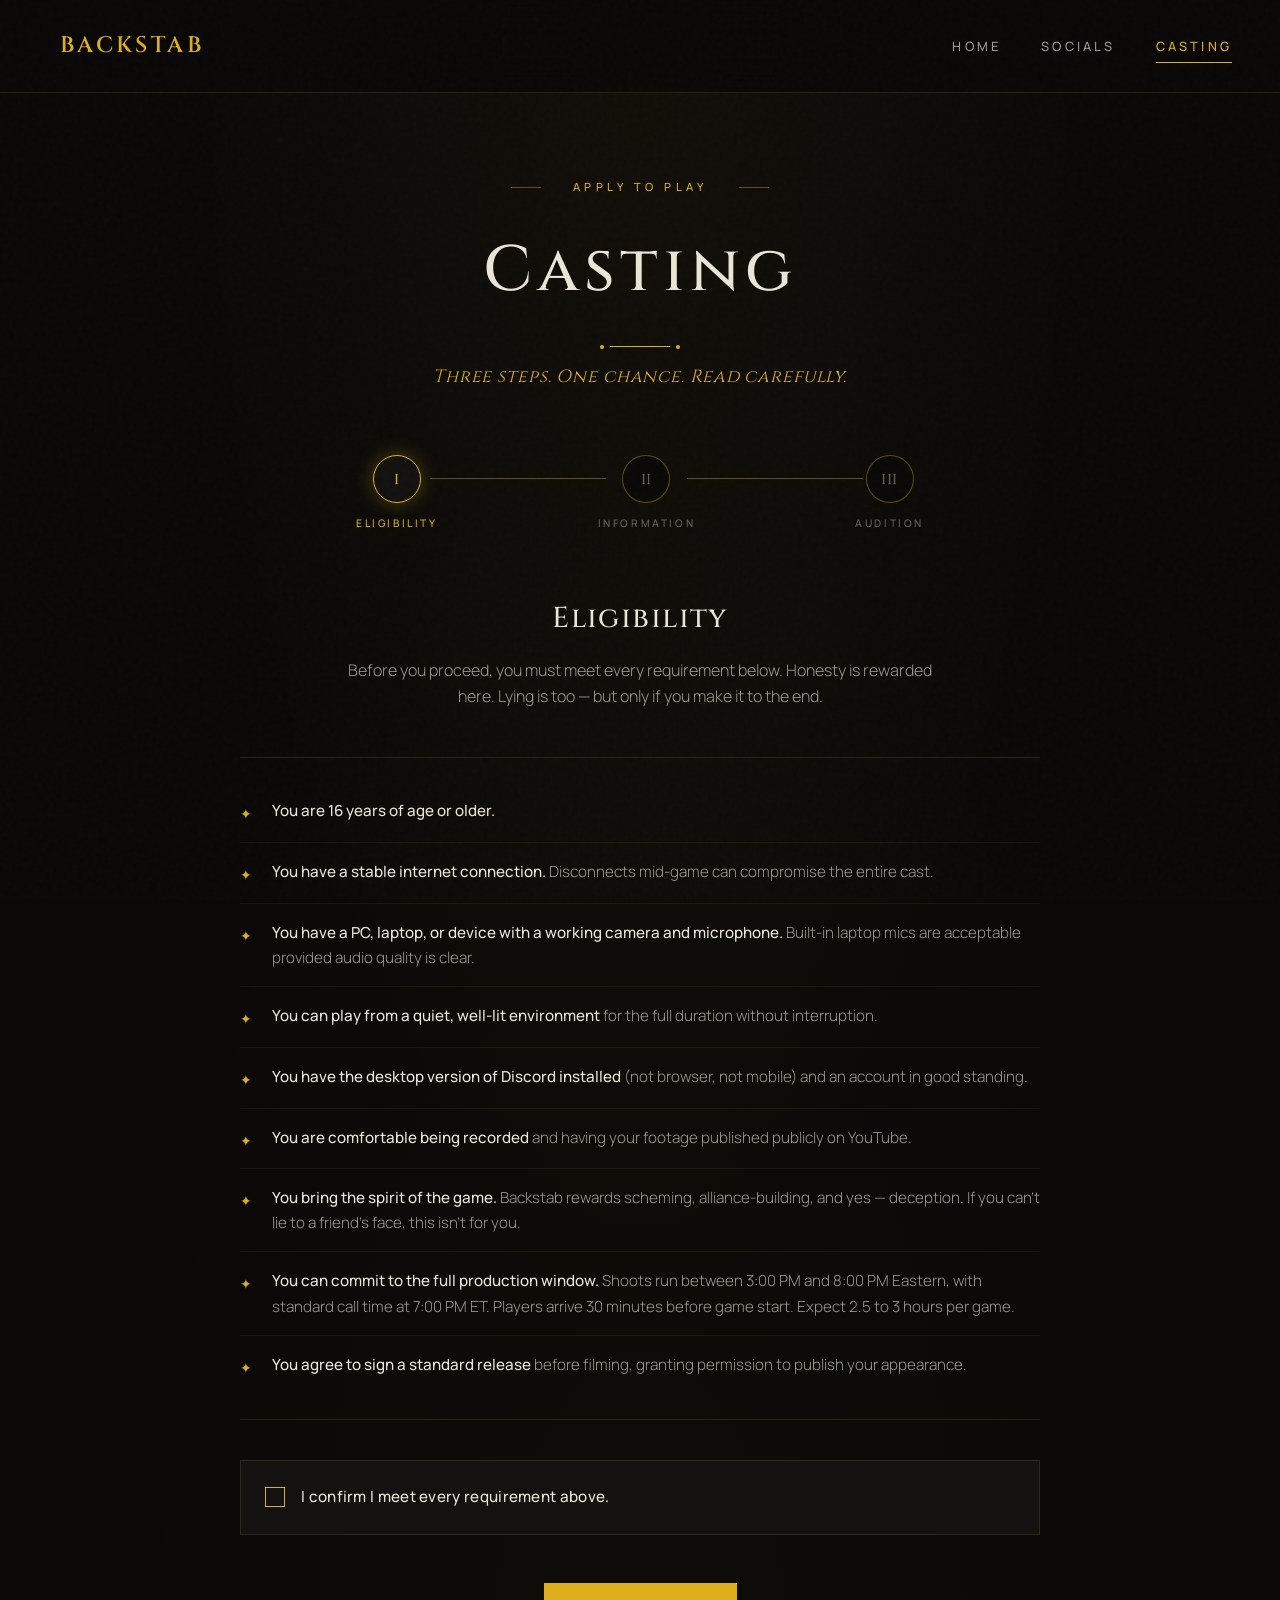
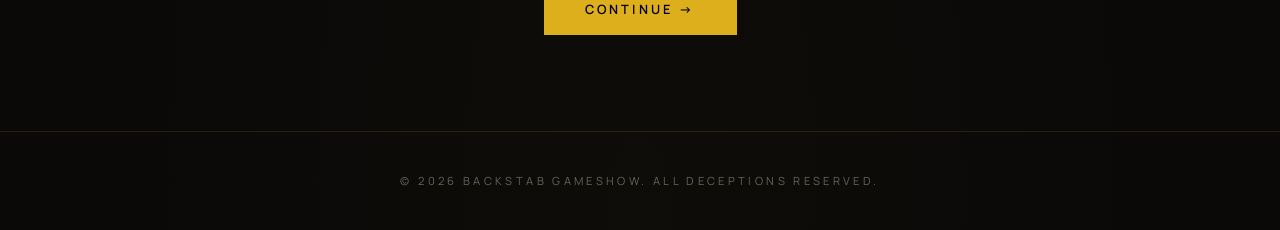
==== casting.html @ 22f536c6 "Add files via upload" ====
<!DOCTYPE html>
<html lang="en">
<head>
  <meta charset="UTF-8" />
  <meta name="viewport" content="width=device-width, initial-scale=1.0" />
  <title>Casting — Backstab</title>
  <link rel="icon" type="image/png" href="assets/backstab-mark.png" />
  <link rel="preconnect" href="https://fonts.googleapis.com" />
  <link rel="preconnect" href="https://fonts.gstatic.com" crossorigin />
  <link href="https://fonts.googleapis.com/css2?family=Cinzel:wght@400;500;600;700&family=Manrope:wght@300;400;500;600;700&display=swap" rel="stylesheet" />
  <link rel="stylesheet" href="styles.css" />
</head>
<body>
  <nav class="nav">
    <a href="index.html" class="nav__brand" aria-label="Backstab home">
      <img src="assets/backstab-mark.png" alt="" class="nav__mark" />
      <span class="nav__wordmark">Backstab</span>
    </a>
    <ul class="nav__links">
      <li><a href="index.html" class="nav__link">Home</a></li>
      <li><a href="socials.html" class="nav__link">Socials</a></li>
      <li><a href="casting.html" class="nav__link nav__link--active">Casting</a></li>
    </ul>
  </nav>

  <main class="page">
    <div class="page__heading">
      <span class="section-heading__eyebrow">Apply to Play</span>
      <h1 class="page__title">Casting</h1>
      <div class="divider"></div>
      <p class="page__subtitle">Three steps. One chance. Read carefully.</p>
    </div>

    <!-- Progress indicator -->
    <div class="progress" role="progressbar" aria-label="Application progress">
      <div class="progress__step progress__step--active" data-step="1">
        <span class="progress__num">I</span>
        <span class="progress__label">Eligibility</span>
      </div>
      <div class="progress__line"></div>
      <div class="progress__step" data-step="2">
        <span class="progress__num">II</span>
        <span class="progress__label">Information</span>
      </div>
      <div class="progress__line"></div>
      <div class="progress__step" data-step="3">
        <span class="progress__num">III</span>
        <span class="progress__label">Audition</span>
      </div>
    </div>

    <!-- IMPORTANT: Replace YOUR_ACCESS_KEY_HERE with the Web3Forms key from web3forms.com -->
    <form id="castingForm" class="form" action="https://api.web3forms.com/submit" method="POST">
      <input type="hidden" name="access_key" value="a96ab17f-2fed-4e69-b858-0013360088f7" />
      <input type="hidden" name="subject" value="New Backstab Casting Application" />
      <input type="hidden" name="from_name" value="Backstab Casting" />
      <input type="checkbox" name="botcheck" style="display:none" />

      <!-- STEP 1: ELIGIBILITY -->
      <section class="form-step form-step--active" data-step="1">
        <h2 class="form-step__title">Eligibility</h2>
        <p class="form-step__intro">Before you proceed, you must meet every requirement below. Honesty is rewarded here. Lying is too — but only if you make it to the end.</p>

        <ul class="requirements">
          <li class="requirement">
            <span class="requirement__bullet" aria-hidden="true">✦</span>
            <span><strong>You are 16 years of age or older.</strong></span>
          </li>
          <li class="requirement">
            <span class="requirement__bullet" aria-hidden="true">✦</span>
            <span><strong>You have a stable internet connection.</strong> Disconnects mid-game can compromise the entire cast.</span>
          </li>
          <li class="requirement">
            <span class="requirement__bullet" aria-hidden="true">✦</span>
            <span><strong>You have a PC, laptop, or device with a working camera and microphone.</strong> Built-in laptop mics are acceptable provided audio quality is clear.</span>
          </li>
          <li class="requirement">
            <span class="requirement__bullet" aria-hidden="true">✦</span>
            <span><strong>You can play from a quiet, well-lit environment</strong> for the full duration without interruption.</span>
          </li>
          <li class="requirement">
            <span class="requirement__bullet" aria-hidden="true">✦</span>
            <span><strong>You have the desktop version of Discord installed</strong> (not browser, not mobile) and an account in good standing.</span>
          </li>
          <li class="requirement">
            <span class="requirement__bullet" aria-hidden="true">✦</span>
            <span><strong>You are comfortable being recorded</strong> and having your footage published publicly on YouTube.</span>
          </li>
          <li class="requirement">
            <span class="requirement__bullet" aria-hidden="true">✦</span>
            <span><strong>You bring the spirit of the game.</strong> Backstab rewards scheming, alliance-building, and yes — deception. If you can't lie to a friend's face, this isn't for you.</span>
          </li>
          <li class="requirement">
            <span class="requirement__bullet" aria-hidden="true">✦</span>
            <span><strong>You can commit to the full production window.</strong> Shoots run between 3:00 PM and 8:00 PM Eastern, with standard call time at 7:00 PM ET. Players arrive 30 minutes before game start. Expect 2.5 to 3 hours per game.</span>
          </li>
          <li class="requirement">
            <span class="requirement__bullet" aria-hidden="true">✦</span>
            <span><strong>You agree to sign a standard release</strong> before filming, granting permission to publish your appearance.</span>
          </li>
        </ul>

        <label class="checkbox">
          <input type="checkbox" name="eligibility_confirmed" required />
          <span class="checkbox__box" aria-hidden="true"></span>
          <span class="checkbox__text">I confirm I meet every requirement above.</span>
        </label>

        <div class="form-step__actions form-step__actions--single">
          <button type="button" class="btn btn--primary" data-next="2">Continue →</button>
        </div>
      </section>

      <!-- STEP 2: BASIC INFORMATION -->
      <section class="form-step" data-step="2">
        <h2 class="form-step__title">Your Information</h2>
        <p class="form-step__intro">The basics. We use this to contact you and confirm scheduling.</p>

        <div class="form-grid">
          <label class="field">
            <span class="field__label">Full Name</span>
            <input type="text" name="full_name" required />
          </label>

          <label class="field">
            <span class="field__label">Discord Username</span>
            <input type="text" name="discord_username" placeholder="e.g. username or username#0000" required />
          </label>

          <label class="field">
            <span class="field__label">Email Address</span>
            <input type="email" name="email" required />
          </label>

          <label class="field">
            <span class="field__label">Phone Number</span>
            <input type="tel" name="phone" required />
          </label>

          <label class="field">
            <span class="field__label">Age</span>
            <input type="number" name="age" min="16" max="120" required />
          </label>

          <label class="field">
            <span class="field__label">Pronouns</span>
            <input type="text" name="pronouns" placeholder="optional" />
          </label>

          <label class="field">
            <span class="field__label">City</span>
            <input type="text" name="city" required />
          </label>

          <label class="field">
            <span class="field__label">Province / State</span>
            <input type="text" name="province_state" required />
          </label>

          <label class="field field--full">
            <span class="field__label">Country</span>
            <input type="text" name="country" required />
          </label>

          <label class="field field--full">
            <span class="field__label">Time Zone</span>
            <input type="text" name="timezone" placeholder="e.g. Eastern, Pacific, GMT+0" required />
          </label>
        </div>

        <div class="form-step__actions">
          <button type="button" class="btn btn--ghost" data-prev="1">← Back</button>
          <button type="button" class="btn btn--primary" data-next="3">Continue →</button>
        </div>
      </section>

      <!-- STEP 3: AUDITION VIDEO -->
      <section class="form-step" data-step="3">
        <h2 class="form-step__title">The Audition</h2>
        <p class="form-step__intro">This is where we meet you.</p>

        <div class="audition-brief">
          <p>Record a video between <strong>2 and 3 minutes long</strong> using the <em>exact setup</em> you intend to play the game with — same camera, same mic, same lighting, same room.</p>
          <p>We're looking for people who <strong>pop on camera</strong>: energy, presence, charisma, opinions. Tell us who you are, why you want to play, and what kind of player you'd be. Be entertaining. Be honest. Be specific.</p>
          <p>Backstab is committed to casting a diverse, intersectional group of players. Every background, identity, and perspective is welcome — and encouraged.</p>
          <p class="audition-brief__note">Upload your video to YouTube (unlisted), Google Drive, Dropbox, or any platform that produces a shareable link. Paste the link below.</p>
        </div>

        <label class="field field--full">
          <span class="field__label">Audition Video Link</span>
          <input type="url" name="audition_link" placeholder="https://..." required />
        </label>

        <label class="field field--full">
          <span class="field__label">Anything else we should know? <span class="field__optional">(optional)</span></span>
          <textarea name="additional_notes" rows="5" placeholder="Schedule constraints, accessibility needs, secret talents, declarations of villainy..."></textarea>
        </label>

        <div class="form-step__actions">
          <button type="button" class="btn btn--ghost" data-prev="2">← Back</button>
          <button type="submit" class="btn btn--primary btn--submit">Submit Application</button>
        </div>
      </section>

      <!-- SUCCESS STATE -->
      <section class="form-step form-success" data-step="success">
        <div class="form-success__mark" aria-hidden="true">
          <img src="assets/backstab-mark.png" alt="" />
        </div>
        <h2 class="form-step__title">Application Received</h2>
        <p class="form-step__intro">Thank you for applying. We review every application personally. If you're a fit, you'll hear from us at the email address you provided.</p>
        <p class="form-step__intro" style="font-style: italic; opacity: 0.7;">Until then — trust no one.</p>
        <a href="index.html" class="btn btn--ghost">Return Home</a>
      </section>
    </form>
  </main>

  <footer class="footer">
    <p class="footer__text">© <span id="year"></span> Backstab Gameshow. All deceptions reserved.</p>
  </footer>

  <script>
    document.getElementById('year').textContent = new Date().getFullYear();

    // Multi-step form logic
    const steps = document.querySelectorAll('.form-step');
    const progressSteps = document.querySelectorAll('.progress__step');
    const form = document.getElementById('castingForm');

    function goToStep(stepNum) {
      steps.forEach(s => s.classList.remove('form-step--active'));
      const target = document.querySelector(`.form-step[data-step="${stepNum}"]`);
      if (target) target.classList.add('form-step--active');

      progressSteps.forEach(p => {
        const n = parseInt(p.dataset.step);
        p.classList.remove('progress__step--active', 'progress__step--complete');
        if (stepNum === 'success' || n < (stepNum === 'success' ? 4 : parseInt(stepNum))) {
          p.classList.add('progress__step--complete');
        } else if (n === parseInt(stepNum)) {
          p.classList.add('progress__step--active');
        }
      });

      window.scrollTo({ top: 0, behavior: 'smooth' });
    }

    // Next buttons (with validation)
    document.querySelectorAll('[data-next]').forEach(btn => {
      btn.addEventListener('click', () => {
        const currentStep = btn.closest('.form-step');
        const inputs = currentStep.querySelectorAll('input[required], textarea[required]');
        let valid = true;
        inputs.forEach(input => {
          if (!input.checkValidity()) {
            input.reportValidity();
            valid = false;
          }
        });
        if (valid) goToStep(btn.dataset.next);
      });
    });

    // Back buttons
    document.querySelectorAll('[data-prev]').forEach(btn => {
      btn.addEventListener('click', () => goToStep(btn.dataset.prev));
    });

    // Form submission (AJAX to avoid page redirect)
    form.addEventListener('submit', async (e) => {
      e.preventDefault();
      const submitBtn = form.querySelector('.btn--submit');
      const originalText = submitBtn.textContent;
      submitBtn.disabled = true;
      submitBtn.textContent = 'Submitting...';

      try {
        const formData = new FormData(form);
        const response = await fetch(form.action, {
          method: 'POST',
          body: formData,
        });
        const result = await response.json();
        if (result.success) {
          goToStep('success');
        } else {
          alert('Something went wrong. Please try again or email us directly at backstabgameshow@gmail.com');
          submitBtn.disabled = false;
          submitBtn.textContent = originalText;
        }
      } catch (err) {
        alert('Something went wrong. Please try again or email us directly at backstabgameshow@gmail.com');
        submitBtn.disabled = false;
        submitBtn.textContent = originalText;
      }
    });
  </script>
</body>
</html>
---- styles.css ----
/* ============================================
   BACKSTAB
   A refined, prestige aesthetic
   ============================================ */

:root {
  --gold: #deaf1c;
  --gold-soft: #c89a18;
  --gold-bright: #f5c844;
  --gold-dim: rgba(222, 175, 28, 0.4);
  --gold-faint: rgba(222, 175, 28, 0.15);
  --black: #000000;
  --ink: #0a0908;
  --ink-soft: #131210;
  --ink-elev: #1a1816;
  --ash: #2a2724;
  --bone: #ebe5d6;
  --bone-dim: rgba(235, 229, 214, 0.65);
  --bone-faint: rgba(235, 229, 214, 0.4);

  --font-display: 'Cinzel', 'Times New Roman', serif;
  --font-body: 'Manrope', -apple-system, sans-serif;

  --shadow-deep: 0 30px 80px -20px rgba(0, 0, 0, 0.8);
  --shadow-gold: 0 0 40px rgba(222, 175, 28, 0.12);
}

* {
  box-sizing: border-box;
  margin: 0;
  padding: 0;
}

html { scroll-behavior: smooth; }

body {
  background: var(--ink);
  color: var(--bone);
  font-family: var(--font-body);
  font-weight: 300;
  line-height: 1.6;
  min-height: 100vh;
  overflow-x: hidden;
  position: relative;
  background-image:
    radial-gradient(ellipse at top, rgba(222, 175, 28, 0.04) 0%, transparent 50%),
    radial-gradient(ellipse at bottom, rgba(222, 175, 28, 0.02) 0%, transparent 60%);
}

/* Film grain overlay */
body::before {
  content: '';
  position: fixed;
  inset: 0;
  pointer-events: none;
  z-index: 100;
  opacity: 0.04;
  background-image: url("data:image/svg+xml,%3Csvg viewBox='0 0 200 200' xmlns='http://www.w3.org/2000/svg'%3E%3Cfilter id='n'%3E%3CfeTurbulence type='fractalNoise' baseFrequency='0.9' numOctaves='3'/%3E%3C/filter%3E%3Crect width='100%25' height='100%25' filter='url(%23n)' opacity='0.5'/%3E%3C/svg%3E");
}

/* ============================================
   NAVIGATION
   ============================================ */
.nav {
  display: flex;
  justify-content: space-between;
  align-items: center;
  padding: 1.75rem 3rem;
  position: sticky;
  top: 0;
  z-index: 50;
  background: rgba(10, 9, 8, 0.85);
  backdrop-filter: blur(20px);
  -webkit-backdrop-filter: blur(20px);
  border-bottom: 1px solid var(--gold-faint);
}

.nav__brand {
  display: flex;
  align-items: center;
  gap: 0.75rem;
  text-decoration: none;
  color: var(--gold);
}

.nav__mark {
  height: 36px;
  width: auto;
  filter: drop-shadow(0 0 12px rgba(222, 175, 28, 0.3));
  transition: transform 0.4s ease;
}

.nav__brand:hover .nav__mark { transform: rotate(-6deg) scale(1.05); }

.nav__wordmark {
  font-family: var(--font-display);
  font-size: 1.4rem;
  font-weight: 600;
  letter-spacing: 0.15em;
  color: var(--gold);
  text-transform: uppercase;
}

.nav__links {
  display: flex;
  list-style: none;
  gap: 2.5rem;
}

.nav__link {
  font-family: var(--font-body);
  font-size: 0.8rem;
  font-weight: 500;
  letter-spacing: 0.25em;
  text-transform: uppercase;
  color: var(--bone-dim);
  text-decoration: none;
  position: relative;
  padding: 0.5rem 0;
  transition: color 0.3s ease;
}

.nav__link::after {
  content: '';
  position: absolute;
  bottom: 0;
  left: 50%;
  width: 0;
  height: 1px;
  background: var(--gold);
  transition: width 0.4s ease, left 0.4s ease;
}

.nav__link:hover, .nav__link--active { color: var(--gold); }
.nav__link:hover::after, .nav__link--active::after { width: 100%; left: 0; }

/* ============================================
   HOMEPAGE HERO
   ============================================ */
.hero {
  min-height: calc(100vh - 90px);
  display: flex;
  flex-direction: column;
  align-items: center;
  justify-content: center;
  padding: 4rem 2rem;
  text-align: center;
  position: relative;
}

.hero__ornament {
  width: 1px;
  background: linear-gradient(to bottom, transparent, var(--gold), transparent);
  flex-shrink: 0;
}

.hero__ornament--top { height: 60px; margin-bottom: 3rem; }
.hero__ornament--bottom { height: 60px; margin-top: 3rem; }

.hero__welcome {
  font-family: var(--font-display);
  font-size: 0.85rem;
  font-weight: 400;
  letter-spacing: 0.5em;
  text-transform: uppercase;
  color: var(--bone-faint);
  margin-bottom: 2rem;
  animation: fadeUp 1.2s ease-out 0.2s both;
}

.hero__logo {
  max-width: min(700px, 85vw);
  width: 100%;
  height: auto;
  filter: drop-shadow(0 0 60px rgba(222, 175, 28, 0.25));
  animation: fadeUp 1.4s ease-out 0.5s both;
}

.hero__title {
  /* Hidden visually but kept for screen readers / SEO; the logo image carries the title */
  position: absolute;
  width: 1px;
  height: 1px;
  padding: 0;
  margin: -1px;
  overflow: hidden;
  clip: rect(0, 0, 0, 0);
  white-space: nowrap;
  border: 0;
}

.hero__tagline {
  font-family: var(--font-display);
  font-size: clamp(1rem, 2.5vw, 1.5rem);
  font-weight: 400;
  font-style: italic;
  letter-spacing: 0.15em;
  color: var(--gold);
  margin-top: 2rem;
  animation: fadeUp 1.4s ease-out 0.9s both;
}

@keyframes fadeUp {
  from { opacity: 0; transform: translateY(20px); }
  to { opacity: 1; transform: translateY(0); }
}

/* ============================================
   SECTION HEADINGS
   ============================================ */
.section-heading {
  text-align: center;
  margin-bottom: 4rem;
}

.section-heading__eyebrow {
  display: inline-block;
  font-family: var(--font-body);
  font-size: 0.7rem;
  font-weight: 500;
  letter-spacing: 0.4em;
  text-transform: uppercase;
  color: var(--gold);
  margin-bottom: 1rem;
  position: relative;
  padding: 0 2rem;
}

.section-heading__eyebrow::before,
.section-heading__eyebrow::after {
  content: '';
  position: absolute;
  top: 50%;
  width: 30px;
  height: 1px;
  background: var(--gold-dim);
}
.section-heading__eyebrow::before { left: -30px; }
.section-heading__eyebrow::after { right: -30px; }

.section-heading__title {
  font-family: var(--font-display);
  font-size: clamp(2rem, 4vw, 3rem);
  font-weight: 500;
  letter-spacing: 0.05em;
  color: var(--bone);
}

/* ============================================
   VIDEO SECTION
   ============================================ */
.video-section {
  padding: 6rem 2rem 8rem;
  max-width: 1100px;
  margin: 0 auto;
}

.video-wrapper {
  position: relative;
  padding-bottom: 56.25%;
  height: 0;
  overflow: hidden;
  border: 1px solid var(--gold-dim);
  box-shadow: var(--shadow-deep), var(--shadow-gold);
  background: var(--black);
}

.video-wrapper::before {
  content: '';
  position: absolute;
  inset: -1px;
  border: 1px solid var(--gold-faint);
  pointer-events: none;
  z-index: 2;
  margin: -8px;
}

.video-wrapper iframe {
  position: absolute;
  top: 0;
  left: 0;
  width: 100%;
  height: 100%;
}

/* ============================================
   PAGE LAYOUT (Socials & Casting)
   ============================================ */
.page {
  max-width: 1100px;
  margin: 0 auto;
  padding: 5rem 2rem 6rem;
}

.page__heading {
  text-align: center;
  margin-bottom: 4rem;
}

.page__title {
  font-family: var(--font-display);
  font-size: clamp(2.5rem, 5vw, 4rem);
  font-weight: 500;
  letter-spacing: 0.08em;
  color: var(--bone);
  margin: 0.5rem 0 1.5rem;
}

.page__subtitle {
  font-family: var(--font-display);
  font-style: italic;
  color: var(--gold);
  font-size: 1.1rem;
  letter-spacing: 0.05em;
  margin-top: 1rem;
}

.divider {
  width: 60px;
  height: 1px;
  background: var(--gold);
  margin: 0 auto;
  position: relative;
}

.divider::before,
.divider::after {
  content: '';
  position: absolute;
  top: 50%;
  width: 4px;
  height: 4px;
  background: var(--gold);
  border-radius: 50%;
  transform: translateY(-50%);
}
.divider::before { left: -10px; }
.divider::after { right: -10px; }

.divider--small { width: 40px; margin: 3rem auto; }

/* ============================================
   SOCIALS
   ============================================ */
.socials-grid {
  display: grid;
  grid-template-columns: repeat(auto-fit, minmax(280px, 1fr));
  gap: 2rem;
  margin-bottom: 5rem;
}

.social-card {
  display: block;
  padding: 3rem 2.5rem;
  background: linear-gradient(180deg, var(--ink-soft) 0%, var(--ink) 100%);
  border: 1px solid var(--gold-faint);
  text-decoration: none;
  color: var(--bone);
  text-align: center;
  position: relative;
  transition: all 0.5s cubic-bezier(0.16, 1, 0.3, 1);
  overflow: hidden;
}

.social-card::before {
  content: '';
  position: absolute;
  top: 0; left: 0; right: 0;
  height: 1px;
  background: linear-gradient(90deg, transparent, var(--gold), transparent);
  opacity: 0;
  transition: opacity 0.4s ease;
}

.social-card:hover {
  border-color: var(--gold);
  transform: translateY(-4px);
  box-shadow: var(--shadow-deep), var(--shadow-gold);
}

.social-card:hover::before { opacity: 1; }

.social-card__icon {
  color: var(--gold);
  margin-bottom: 1.5rem;
  display: inline-block;
  transition: transform 0.4s ease;
}

.social-card:hover .social-card__icon {
  transform: scale(1.1);
}

.social-card__title {
  font-family: var(--font-display);
  font-size: 1.6rem;
  font-weight: 500;
  letter-spacing: 0.15em;
  text-transform: uppercase;
  color: var(--bone);
  margin-bottom: 0.75rem;
}

.social-card__desc {
  font-family: var(--font-display);
  font-style: italic;
  color: var(--bone-dim);
  margin-bottom: 2rem;
  font-size: 0.95rem;
}

.social-card__cta {
  display: inline-block;
  font-size: 0.75rem;
  font-weight: 600;
  letter-spacing: 0.25em;
  text-transform: uppercase;
  color: var(--gold);
  padding-top: 1rem;
  border-top: 1px solid var(--gold-faint);
  width: 100%;
}

/* ============================================
   INQUIRIES BLOCK
   ============================================ */
.inquiries {
  text-align: center;
  padding: 2rem 0;
}

.inquiries__label {
  font-family: var(--font-body);
  font-size: 0.75rem;
  font-weight: 500;
  letter-spacing: 0.4em;
  text-transform: uppercase;
  color: var(--bone-faint);
  margin-bottom: 1rem;
}

.inquiries__email {
  font-family: var(--font-display);
  font-size: clamp(1.2rem, 2.5vw, 1.6rem);
  font-style: italic;
  color: var(--gold);
  text-decoration: none;
  border-bottom: 1px solid transparent;
  padding-bottom: 4px;
  transition: border-color 0.3s ease;
}

.inquiries__email:hover {
  border-bottom-color: var(--gold);
}

/* ============================================
   CASTING — PROGRESS INDICATOR
   ============================================ */
.progress {
  display: flex;
  align-items: center;
  justify-content: center;
  max-width: 600px;
  margin: 0 auto 4rem;
  padding: 0 1rem;
}

.progress__step {
  display: flex;
  flex-direction: column;
  align-items: center;
  gap: 0.75rem;
  position: relative;
  z-index: 2;
  flex-shrink: 0;
}

.progress__num {
  width: 48px;
  height: 48px;
  border: 1px solid var(--gold-dim);
  border-radius: 50%;
  display: flex;
  align-items: center;
  justify-content: center;
  font-family: var(--font-display);
  font-size: 0.9rem;
  font-weight: 500;
  letter-spacing: 0.05em;
  color: var(--bone-faint);
  background: var(--ink);
  transition: all 0.4s ease;
}

.progress__label {
  font-family: var(--font-body);
  font-size: 0.65rem;
  font-weight: 500;
  letter-spacing: 0.25em;
  text-transform: uppercase;
  color: var(--bone-faint);
  transition: color 0.3s ease;
}

.progress__step--active .progress__num {
  border-color: var(--gold);
  color: var(--gold);
  background: var(--ink-soft);
  box-shadow: 0 0 20px rgba(222, 175, 28, 0.3);
}

.progress__step--active .progress__label { color: var(--gold); }

.progress__step--complete .progress__num {
  border-color: var(--gold);
  background: var(--gold);
  color: var(--black);
}

.progress__step--complete .progress__label { color: var(--bone-dim); }

.progress__line {
  height: 1px;
  background: var(--gold-dim);
  flex: 1;
  margin: 0 -8px;
  margin-bottom: 30px;
}

/* ============================================
   FORM
   ============================================ */
.form { max-width: 800px; margin: 0 auto; }

.form-step {
  display: none;
  animation: stepIn 0.5s ease-out;
}

.form-step--active { display: block; }

@keyframes stepIn {
  from { opacity: 0; transform: translateY(12px); }
  to { opacity: 1; transform: translateY(0); }
}

.form-step__title {
  font-family: var(--font-display);
  font-size: 1.8rem;
  font-weight: 500;
  letter-spacing: 0.05em;
  color: var(--bone);
  margin-bottom: 1rem;
  text-align: center;
}

.form-step__intro {
  text-align: center;
  color: var(--bone-dim);
  margin-bottom: 3rem;
  font-size: 1rem;
  max-width: 600px;
  margin-left: auto;
  margin-right: auto;
}

/* Requirements list */
.requirements {
  list-style: none;
  margin-bottom: 2.5rem;
  border-top: 1px solid var(--gold-faint);
  border-bottom: 1px solid var(--gold-faint);
  padding: 1.5rem 0;
}

.requirement {
  display: flex;
  gap: 1.25rem;
  padding: 1rem 0;
  border-bottom: 1px solid rgba(222, 175, 28, 0.08);
  font-size: 0.95rem;
  line-height: 1.65;
  color: var(--bone-dim);
}

.requirement:last-child { border-bottom: none; }

.requirement strong { color: var(--bone); font-weight: 500; }

.requirement__bullet {
  color: var(--gold);
  font-size: 0.9rem;
  flex-shrink: 0;
  margin-top: 0.25rem;
}

/* Checkbox */
.checkbox {
  display: flex;
  align-items: flex-start;
  gap: 1rem;
  padding: 1.5rem;
  background: var(--ink-soft);
  border: 1px solid var(--gold-faint);
  cursor: pointer;
  margin-bottom: 2.5rem;
  transition: border-color 0.3s ease, background 0.3s ease;
}

.checkbox:hover { border-color: var(--gold-dim); }

.checkbox input { position: absolute; opacity: 0; pointer-events: none; }

.checkbox__box {
  width: 20px;
  height: 20px;
  border: 1px solid var(--gold);
  flex-shrink: 0;
  position: relative;
  margin-top: 2px;
  transition: all 0.3s ease;
}

.checkbox input:checked + .checkbox__box {
  background: var(--gold);
}

.checkbox input:checked + .checkbox__box::after {
  content: '';
  position: absolute;
  left: 6px;
  top: 2px;
  width: 6px;
  height: 11px;
  border: solid var(--black);
  border-width: 0 2px 2px 0;
  transform: rotate(45deg);
}

.checkbox__text {
  color: var(--bone);
  font-weight: 500;
  font-size: 0.95rem;
  letter-spacing: 0.02em;
}

/* Form grid */
.form-grid {
  display: grid;
  grid-template-columns: 1fr 1fr;
  gap: 1.5rem;
  margin-bottom: 2rem;
}

.field {
  display: flex;
  flex-direction: column;
  gap: 0.5rem;
}

.field--full { grid-column: 1 / -1; }

.field__label {
  font-family: var(--font-body);
  font-size: 0.7rem;
  font-weight: 600;
  letter-spacing: 0.2em;
  text-transform: uppercase;
  color: var(--gold);
}

.field__optional {
  text-transform: none;
  letter-spacing: normal;
  color: var(--bone-faint);
  font-weight: 400;
  font-size: 0.75rem;
}

.field input,
.field textarea {
  background: var(--ink-soft);
  border: 1px solid var(--gold-faint);
  color: var(--bone);
  padding: 0.9rem 1rem;
  font-family: var(--font-body);
  font-size: 0.95rem;
  font-weight: 300;
  transition: all 0.3s ease;
  width: 100%;
}

.field input:focus,
.field textarea:focus {
  outline: none;
  border-color: var(--gold);
  background: var(--ink-elev);
  box-shadow: 0 0 0 1px var(--gold-faint), inset 0 0 0 1px var(--gold-faint);
}

.field textarea {
  resize: vertical;
  min-height: 100px;
  font-family: var(--font-body);
  line-height: 1.6;
}

/* Audition brief box */
.audition-brief {
  background: linear-gradient(180deg, var(--ink-soft) 0%, var(--ink) 100%);
  border: 1px solid var(--gold-faint);
  padding: 2rem 2.5rem;
  margin-bottom: 2.5rem;
  position: relative;
}

.audition-brief::before {
  content: '';
  position: absolute;
  top: -1px; left: 20px; right: 20px;
  height: 1px;
  background: var(--gold);
  opacity: 0.5;
}

.audition-brief p {
  color: var(--bone-dim);
  margin-bottom: 1.25rem;
  font-size: 0.97rem;
  line-height: 1.7;
}

.audition-brief p:last-child { margin-bottom: 0; }

.audition-brief strong {
  color: var(--bone);
  font-weight: 500;
}

.audition-brief em {
  color: var(--gold);
  font-style: italic;
}

.audition-brief__note {
  border-top: 1px solid var(--gold-faint);
  padding-top: 1.25rem;
  margin-top: 0.5rem;
  font-size: 0.9rem !important;
  font-style: italic;
}

/* Buttons */
.form-step__actions {
  display: flex;
  justify-content: space-between;
  gap: 1rem;
  margin-top: 3rem;
}

.form-step__actions--single {
  justify-content: center;
}

.btn {
  font-family: var(--font-body);
  font-size: 0.8rem;
  font-weight: 600;
  letter-spacing: 0.25em;
  text-transform: uppercase;
  padding: 1rem 2.5rem;
  border: 1px solid var(--gold);
  cursor: pointer;
  transition: all 0.3s ease;
  text-decoration: none;
  display: inline-block;
  background: transparent;
  font-family: inherit;
}

.btn--primary {
  background: var(--gold);
  color: var(--black);
}

.btn--primary:hover {
  background: var(--gold-bright);
  border-color: var(--gold-bright);
  box-shadow: 0 0 30px rgba(222, 175, 28, 0.4);
}

.btn--ghost {
  color: var(--gold);
}

.btn--ghost:hover {
  background: var(--gold-faint);
  color: var(--gold-bright);
}

.btn:disabled {
  opacity: 0.5;
  cursor: not-allowed;
}

/* Success state */
.form-success {
  text-align: center;
  padding: 3rem 1rem;
}

.form-success__mark {
  margin-bottom: 2rem;
  animation: successPulse 2s ease-out;
}

.form-success__mark img {
  height: 100px;
  width: auto;
  filter: drop-shadow(0 0 40px rgba(222, 175, 28, 0.5));
}

@keyframes successPulse {
  from { opacity: 0; transform: scale(0.5) rotate(-15deg); }
  to { opacity: 1; transform: scale(1) rotate(0deg); }
}

/* ============================================
   FOOTER
   ============================================ */
.footer {
  border-top: 1px solid var(--gold-faint);
  padding: 2.5rem 2rem;
  text-align: center;
}

.footer__text {
  font-family: var(--font-body);
  font-size: 0.7rem;
  font-weight: 400;
  letter-spacing: 0.3em;
  text-transform: uppercase;
  color: var(--bone-faint);
}

/* ============================================
   RESPONSIVE
   ============================================ */
@media (max-width: 768px) {
  .nav {
    padding: 1.25rem 1.5rem;
    flex-direction: column;
    gap: 1rem;
  }

  .nav__wordmark { font-size: 1.15rem; }
  .nav__mark { height: 30px; }
  .nav__links { gap: 1.75rem; }
  .nav__link { font-size: 0.7rem; letter-spacing: 0.2em; }

  .hero { min-height: calc(100vh - 130px); padding: 3rem 1.5rem; }
  .hero__welcome { font-size: 0.7rem; letter-spacing: 0.35em; }
  .hero__ornament--top { height: 40px; margin-bottom: 2rem; }
  .hero__ornament--bottom { height: 40px; margin-top: 2rem; }

  .video-section { padding: 4rem 1.5rem 5rem; }
  .page { padding: 3rem 1.5rem 4rem; }

  .form-grid { grid-template-columns: 1fr; gap: 1.25rem; }

  .progress { gap: 0; }
  .progress__num { width: 40px; height: 40px; font-size: 0.8rem; }
  .progress__label { font-size: 0.55rem; letter-spacing: 0.15em; }
  .progress__line { margin-bottom: 26px; }

  .audition-brief { padding: 1.5rem; }

  .form-step__actions { flex-direction: column-reverse; }
  .btn { width: 100%; text-align: center; }

  .section-heading__eyebrow::before,
  .section-heading__eyebrow::after { width: 20px; }
  .section-heading__eyebrow::before { left: -20px; }
  .section-heading__eyebrow::after { right: -20px; }
}

@media (max-width: 480px) {
  .progress__label { display: none; }
}
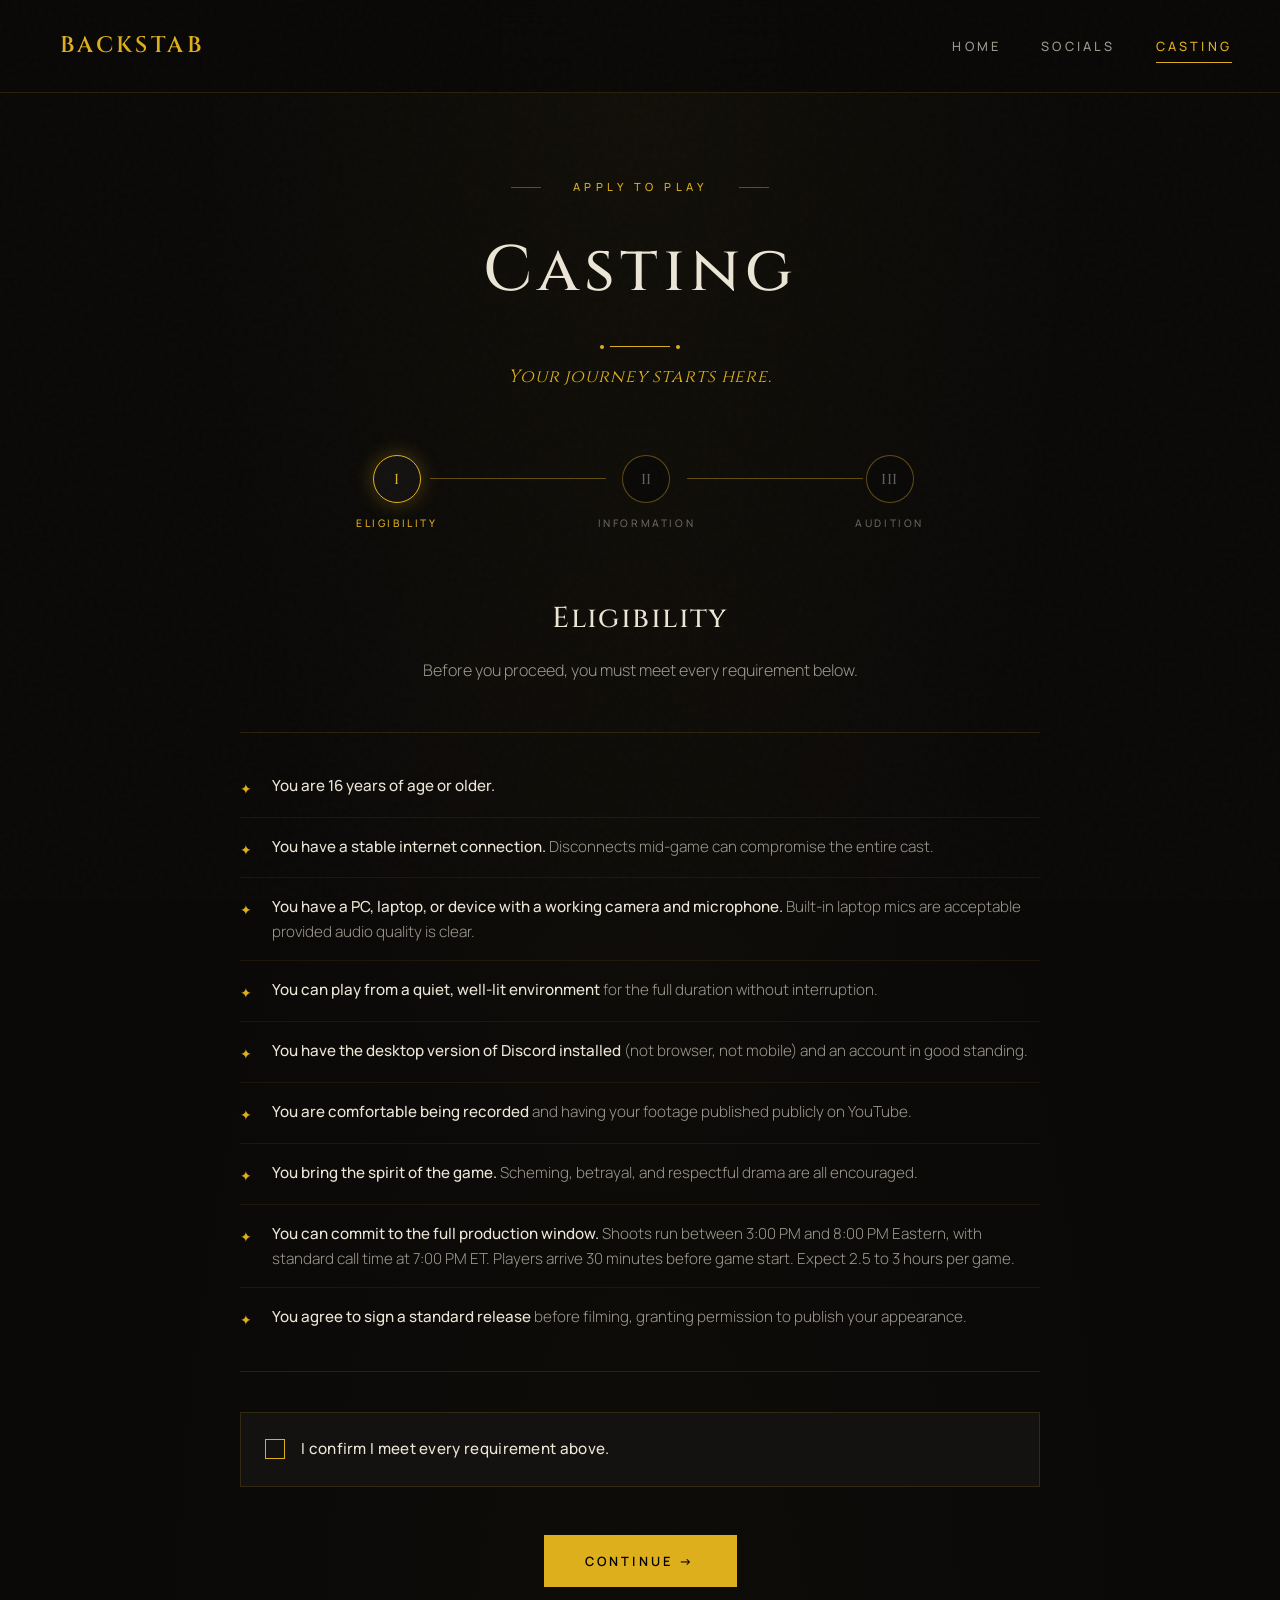
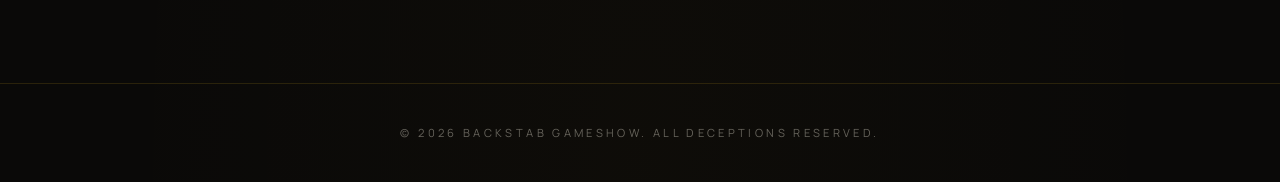
==== commit 19f0f2a8: "Add files via upload" ====
--- a/casting.html
+++ b/casting.html
@@ -28,7 +28,7 @@
       <span class="section-heading__eyebrow">Apply to Play</span>
       <h1 class="page__title">Casting</h1>
       <div class="divider"></div>
-      <p class="page__subtitle">Three steps. One chance. Read carefully.</p>
+      <p class="page__subtitle">Your journey starts here.</p>
     </div>
 
     <!-- Progress indicator -->
@@ -59,7 +59,7 @@
       <!-- STEP 1: ELIGIBILITY -->
       <section class="form-step form-step--active" data-step="1">
         <h2 class="form-step__title">Eligibility</h2>
-        <p class="form-step__intro">Before you proceed, you must meet every requirement below. Honesty is rewarded here. Lying is too — but only if you make it to the end.</p>
+        <p class="form-step__intro">Before you proceed, you must meet every requirement below.</p>
 
         <ul class="requirements">
           <li class="requirement">
@@ -88,7 +88,7 @@
           </li>
           <li class="requirement">
             <span class="requirement__bullet" aria-hidden="true">✦</span>
-            <span><strong>You bring the spirit of the game.</strong> Backstab rewards scheming, alliance-building, and yes — deception. If you can't lie to a friend's face, this isn't for you.</span>
+            <span><strong>You bring the spirit of the game.</strong> Scheming, betrayal, and respectful drama are all encouraged.</span>
           </li>
           <li class="requirement">
             <span class="requirement__bullet" aria-hidden="true">✦</span>
@@ -180,9 +180,9 @@
         <p class="form-step__intro">This is where we meet you.</p>
 
         <div class="audition-brief">
-          <p>Record a video between <strong>2 and 3 minutes long</strong> using the <em>exact setup</em> you intend to play the game with — same camera, same mic, same lighting, same room.</p>
+          <p>Record a video between <strong>2 and 3 minutes long</strong> using the <em>exact setup</em> you intend to play the game with. Use the same camera, same mic, same lighting, same room, etc.</p>
           <p>We're looking for people who <strong>pop on camera</strong>: energy, presence, charisma, opinions. Tell us who you are, why you want to play, and what kind of player you'd be. Be entertaining. Be honest. Be specific.</p>
-          <p>Backstab is committed to casting a diverse, intersectional group of players. Every background, identity, and perspective is welcome — and encouraged.</p>
+          <p>Backstab is committed to casting a diverse, intersectional group of players. Every background, identity, and perspective is welcome and encouraged.</p>
           <p class="audition-brief__note">Upload your video to YouTube (unlisted), Google Drive, Dropbox, or any platform that produces a shareable link. Paste the link below.</p>
         </div>
 
@@ -193,7 +193,7 @@
 
         <label class="field field--full">
           <span class="field__label">Anything else we should know? <span class="field__optional">(optional)</span></span>
-          <textarea name="additional_notes" rows="5" placeholder="Schedule constraints, accessibility needs, secret talents, declarations of villainy..."></textarea>
+          <textarea name="additional_notes" rows="5" placeholder="Schedule constraints, accessibility needs, or any other logistics we should know about..."></textarea>
         </label>
 
         <div class="form-step__actions">
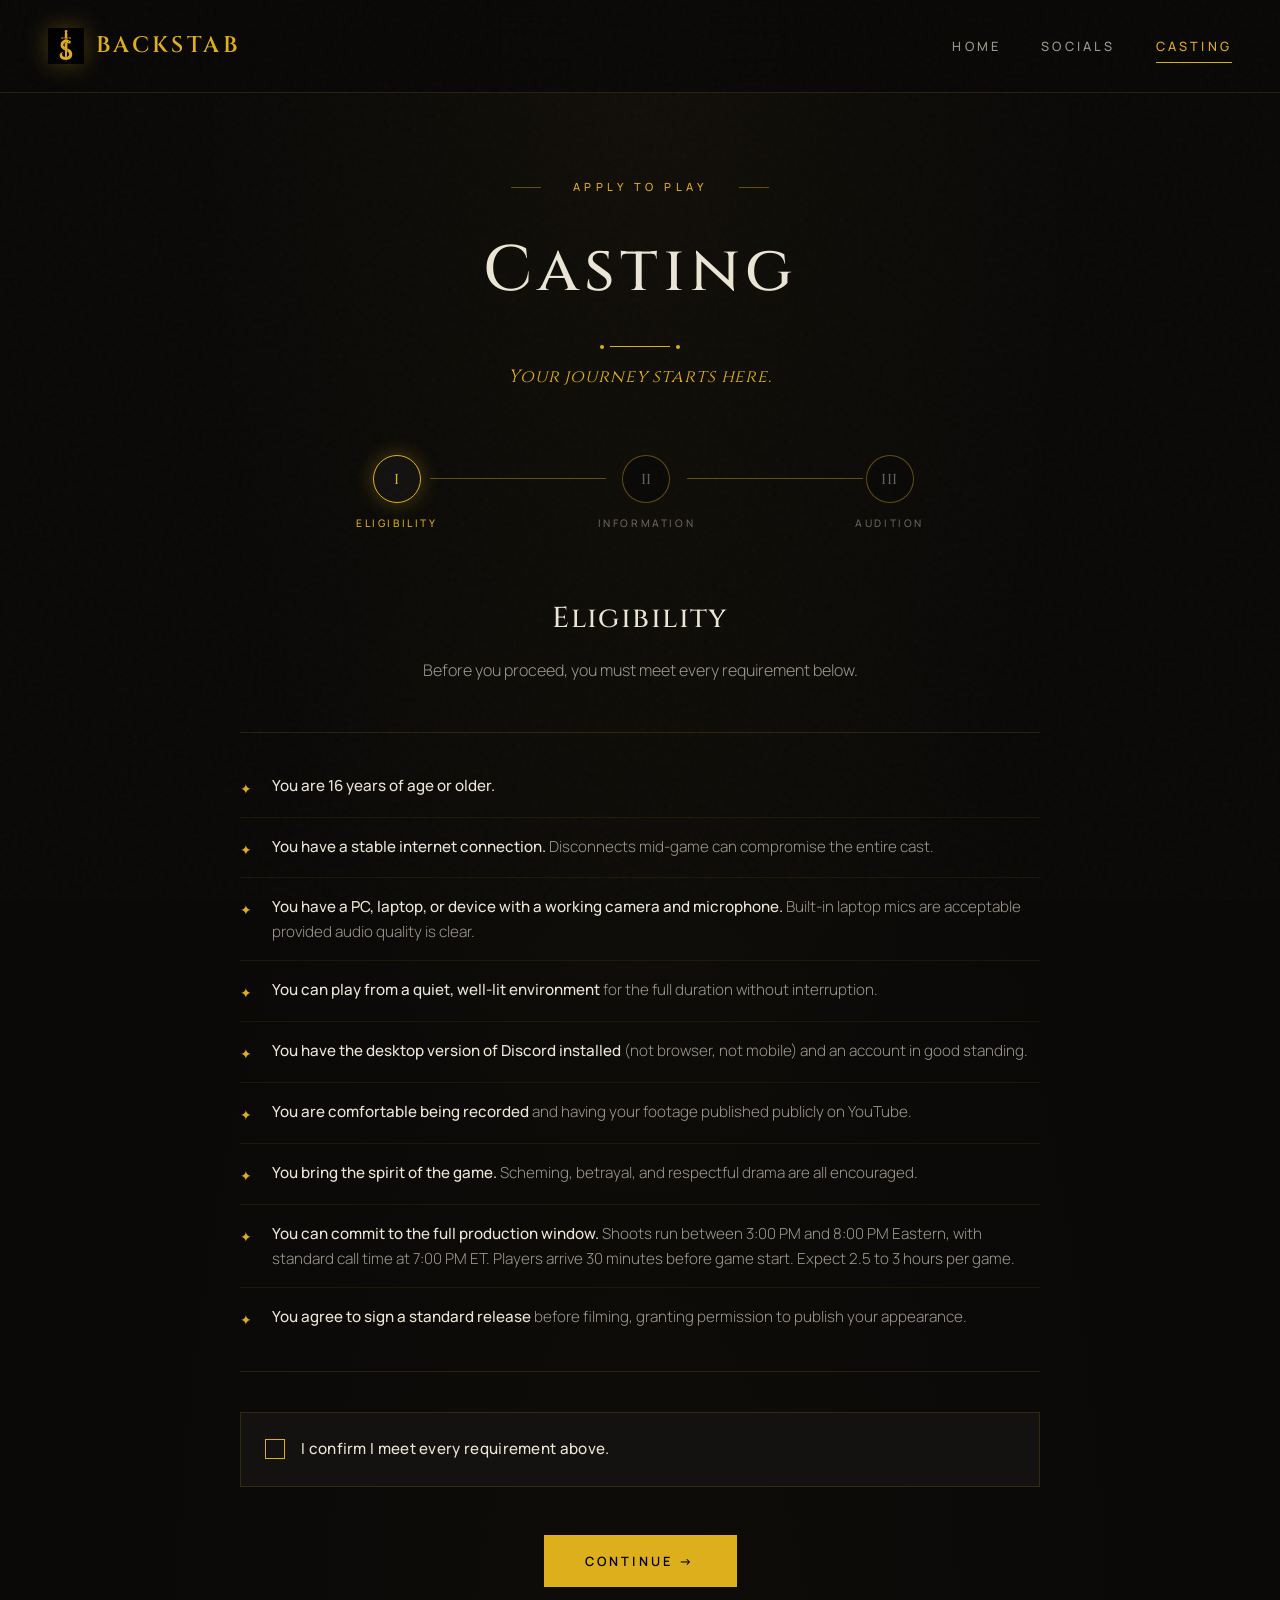
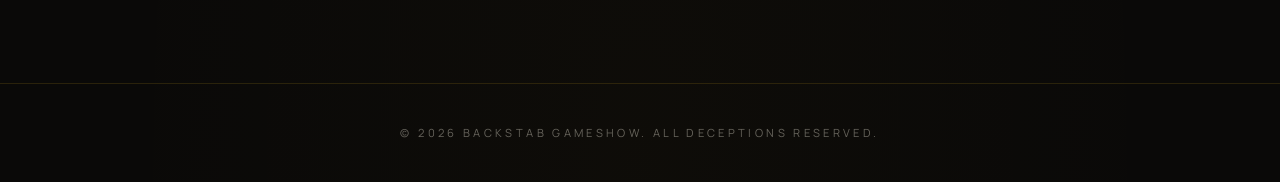
==== commit 7e31091b: "Add files via upload" ====
--- a/casting.html
+++ b/casting.html
@@ -4,7 +4,12 @@
   <meta charset="UTF-8" />
   <meta name="viewport" content="width=device-width, initial-scale=1.0" />
   <title>Casting — Backstab</title>
-  <link rel="icon" type="image/png" href="assets/backstab-mark.png" />
+  <link rel="icon" type="image/x-icon" href="assets/favicon.ico" />
+  <link rel="icon" type="image/png" sizes="32x32" href="assets/favicon-32x32.png" />
+  <link rel="icon" type="image/png" sizes="16x16" href="assets/favicon-16x16.png" />
+  <link rel="icon" type="image/png" sizes="192x192" href="assets/favicon-192x192.png" />
+  <link rel="apple-touch-icon" sizes="180x180" href="assets/apple-touch-icon.png" />
+  <meta name="theme-color" content="#000000" />
   <link rel="preconnect" href="https://fonts.googleapis.com" />
   <link rel="preconnect" href="https://fonts.gstatic.com" crossorigin />
   <link href="https://fonts.googleapis.com/css2?family=Cinzel:wght@400;500;600;700&family=Manrope:wght@300;400;500;600;700&display=swap" rel="stylesheet" />
--- a/styles.css
+++ b/styles.css
@@ -163,8 +163,10 @@
   font-weight: 400;
   letter-spacing: 0.5em;
   text-transform: uppercase;
-  color: var(--bone-faint);
-  margin-bottom: 2rem;
+  color: var(--gold);
+  margin-bottom: 3rem;
+  position: relative;
+  z-index: 2;
   animation: fadeUp 1.2s ease-out 0.2s both;
 }
 
@@ -174,6 +176,9 @@
   height: auto;
   filter: drop-shadow(0 0 60px rgba(222, 175, 28, 0.25));
   animation: fadeUp 1.4s ease-out 0.5s both;
+  mix-blend-mode: lighten;
+  position: relative;
+  z-index: 1;
 }
 
 .hero__title {
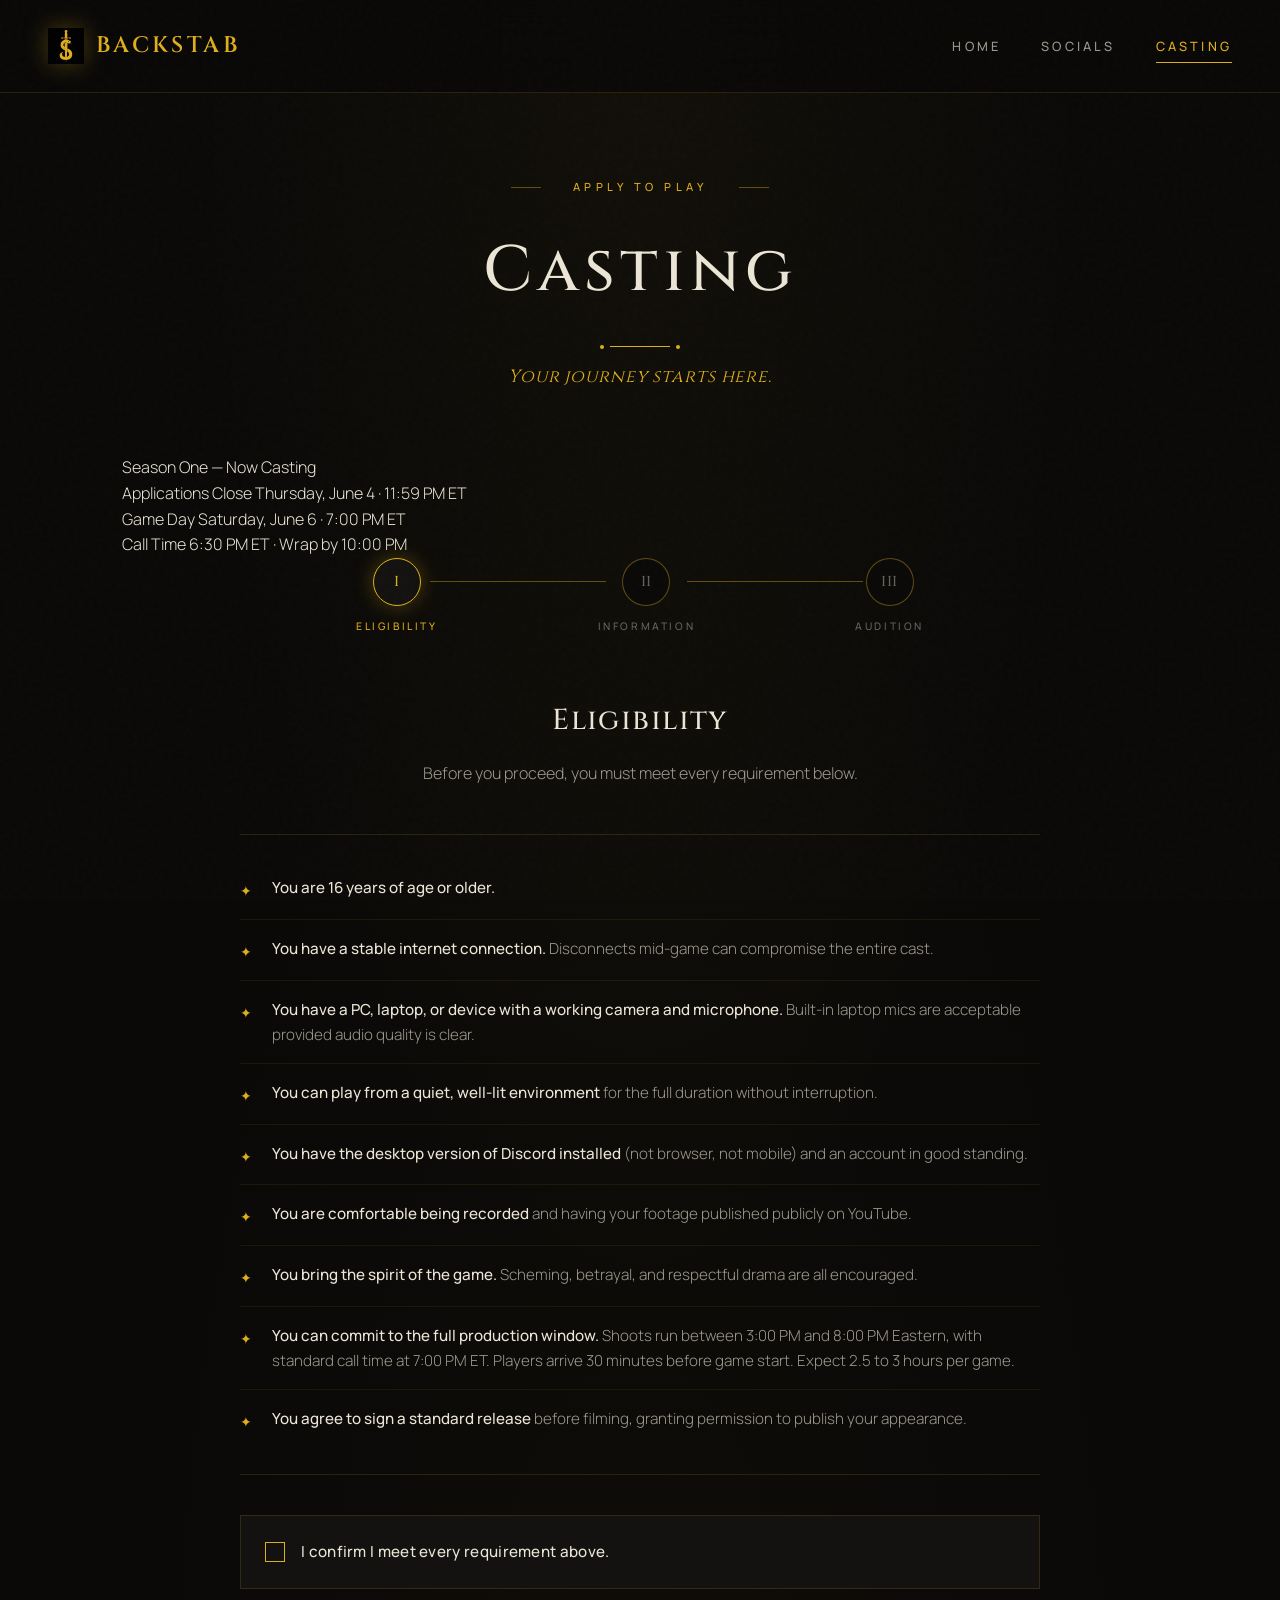
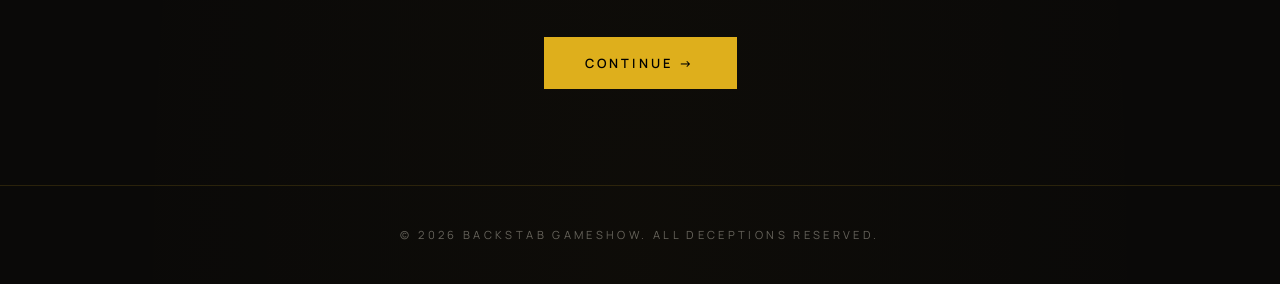
==== commit bf0476cf: "Add files via upload" ====
--- a/casting.html
+++ b/casting.html
@@ -36,6 +36,27 @@
       <p class="page__subtitle">Your journey starts here.</p>
     </div>
 
+    <!-- SEASON 1 CALLOUT -->
+    <section class="season-callout">
+      <div class="season-callout__inner">
+        <span class="season-callout__eyebrow">Season One — Now Casting</span>
+        <div class="season-callout__grid">
+          <div class="season-callout__item">
+            <span class="season-callout__label">Applications Close</span>
+            <span class="season-callout__value">Thursday, June 4 · 11:59 PM ET</span>
+          </div>
+          <div class="season-callout__item">
+            <span class="season-callout__label">Game Day</span>
+            <span class="season-callout__value">Saturday, June 6 · 7:00 PM ET</span>
+          </div>
+          <div class="season-callout__item">
+            <span class="season-callout__label">Call Time</span>
+            <span class="season-callout__value">6:30 PM ET · Wrap by 10:00 PM</span>
+          </div>
+        </div>
+      </div>
+    </section>
+
     <!-- Progress indicator -->
     <div class="progress" role="progressbar" aria-label="Application progress">
       <div class="progress__step progress__step--active" data-step="1">
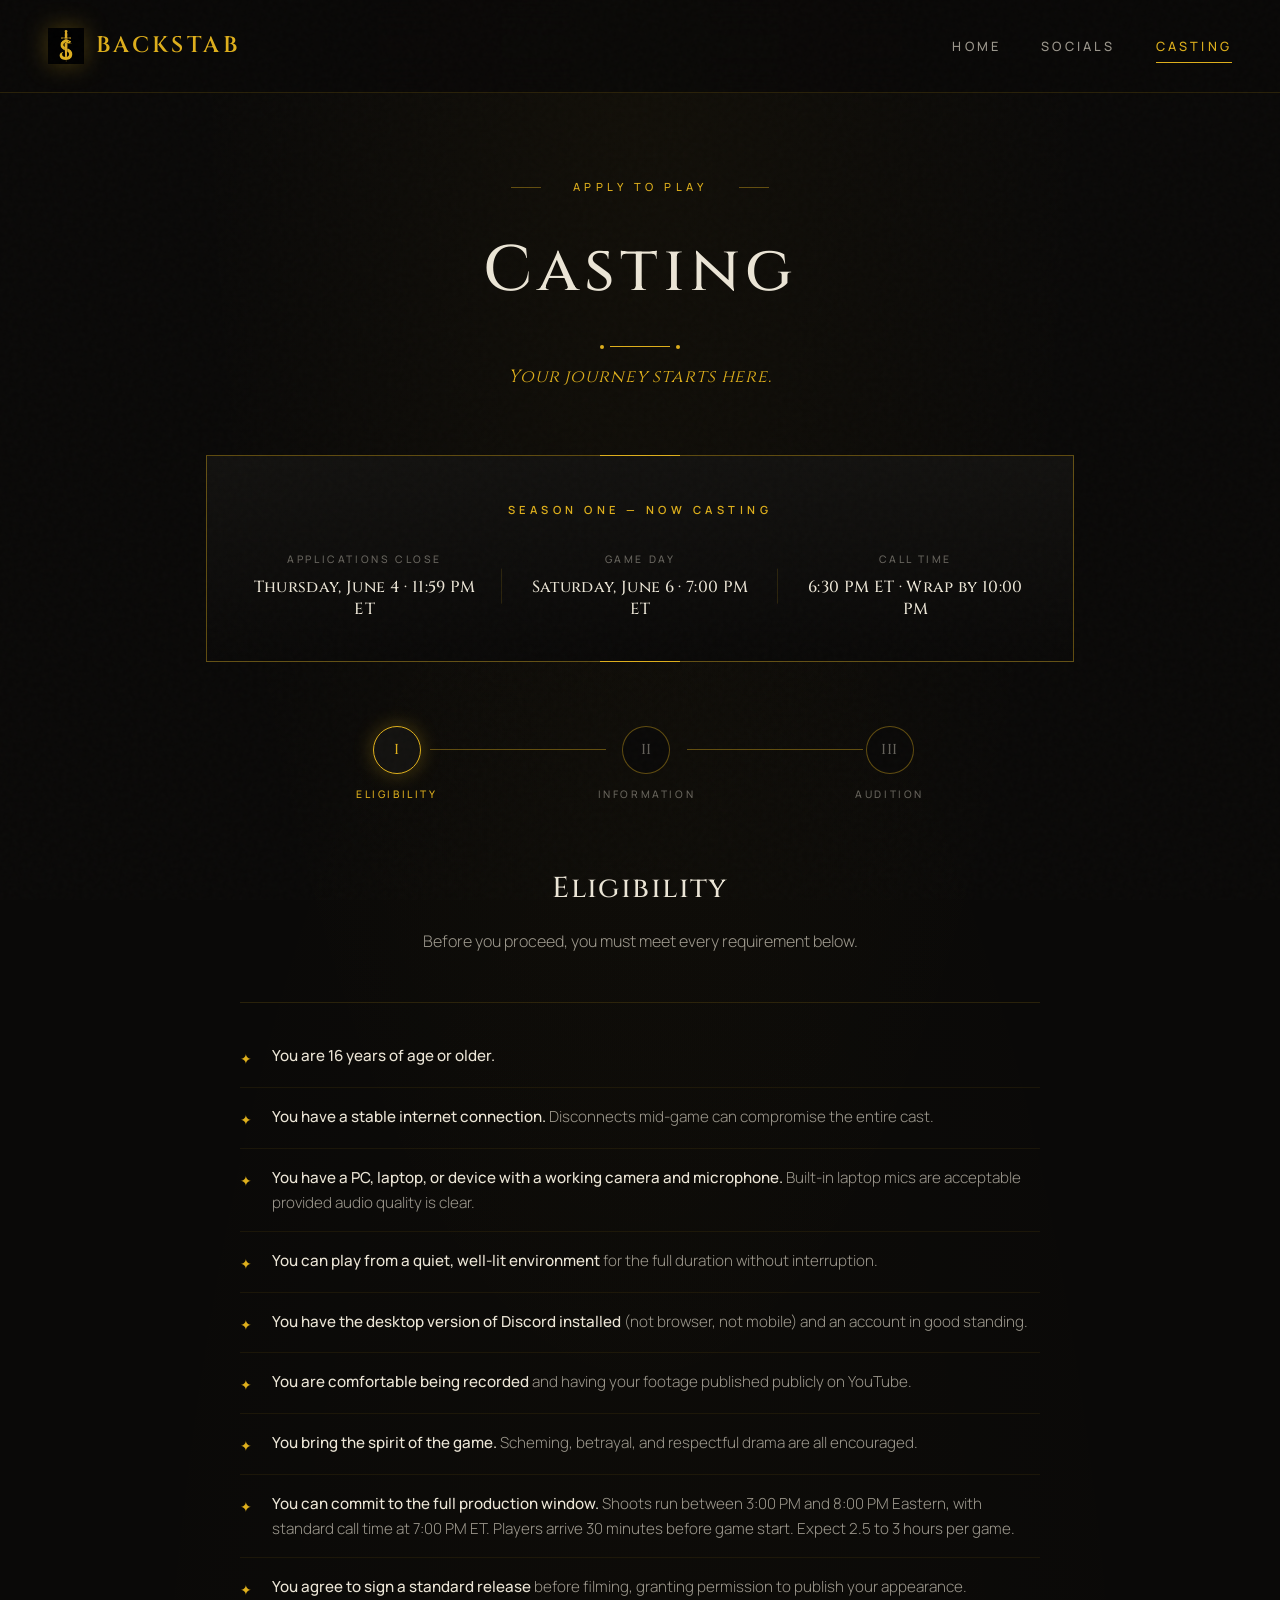
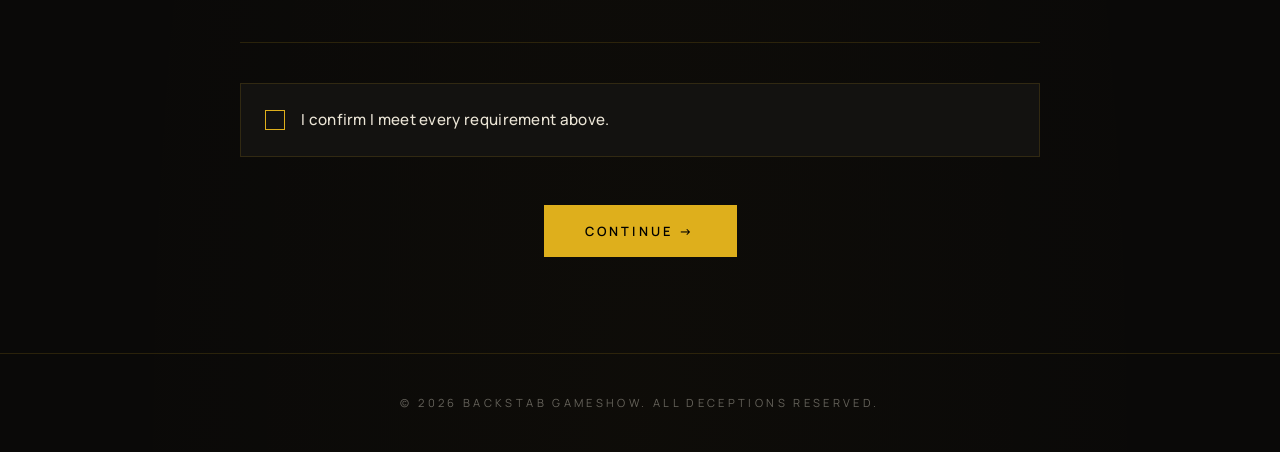
==== commit 6b4ab588: "Add files via upload" ====
--- a/casting.html
+++ b/casting.html
@@ -159,11 +159,6 @@
           </label>
 
           <label class="field">
-            <span class="field__label">Phone Number</span>
-            <input type="tel" name="phone" required />
-          </label>
-
-          <label class="field">
             <span class="field__label">Age</span>
             <input type="number" name="age" min="16" max="120" required />
           </label>
@@ -174,8 +169,8 @@
           </label>
 
           <label class="field">
-            <span class="field__label">City</span>
-            <input type="text" name="city" required />
+            <span class="field__label">City <span class="field__optional">(optional)</span></span>
+            <input type="text" name="city" />
           </label>
 
           <label class="field">
--- a/styles.css
+++ b/styles.css
@@ -460,6 +460,108 @@
 }
 
 /* ============================================
+   SEASON CALLOUT
+   ============================================ */
+.season-callout {
+  max-width: 900px;
+  margin: 0 auto 4rem;
+  padding: 0 1rem;
+}
+
+.season-callout__inner {
+  border: 1px solid var(--gold-dim);
+  background: linear-gradient(180deg, var(--ink-soft) 0%, var(--ink) 100%);
+  padding: 2.5rem 2rem;
+  position: relative;
+  text-align: center;
+}
+
+.season-callout__inner::before,
+.season-callout__inner::after {
+  content: '';
+  position: absolute;
+  left: 50%;
+  transform: translateX(-50%);
+  width: 80px;
+  height: 1px;
+  background: var(--gold);
+}
+.season-callout__inner::before { top: -1px; }
+.season-callout__inner::after { bottom: -1px; }
+
+.season-callout__eyebrow {
+  display: inline-block;
+  font-family: var(--font-body);
+  font-size: 0.7rem;
+  font-weight: 600;
+  letter-spacing: 0.4em;
+  text-transform: uppercase;
+  color: var(--gold);
+  margin-bottom: 2rem;
+}
+
+.season-callout__grid {
+  display: grid;
+  grid-template-columns: repeat(3, 1fr);
+  gap: 1.5rem;
+  align-items: start;
+}
+
+.season-callout__item {
+  display: flex;
+  flex-direction: column;
+  gap: 0.5rem;
+  padding: 0 0.5rem;
+  position: relative;
+}
+
+.season-callout__item:not(:last-child)::after {
+  content: '';
+  position: absolute;
+  right: -0.75rem;
+  top: 50%;
+  transform: translateY(-50%);
+  width: 1px;
+  height: 50%;
+  background: var(--gold-faint);
+}
+
+.season-callout__label {
+  font-family: var(--font-body);
+  font-size: 0.65rem;
+  font-weight: 500;
+  letter-spacing: 0.25em;
+  text-transform: uppercase;
+  color: var(--bone-faint);
+}
+
+.season-callout__value {
+  font-family: var(--font-display);
+  font-size: 1rem;
+  font-weight: 500;
+  color: var(--bone);
+  letter-spacing: 0.02em;
+  line-height: 1.4;
+}
+
+@media (max-width: 700px) {
+  .season-callout__grid {
+    grid-template-columns: 1fr;
+    gap: 1.5rem;
+  }
+  .season-callout__item:not(:last-child)::after {
+    right: auto;
+    left: 50%;
+    top: auto;
+    bottom: -0.75rem;
+    transform: translateX(-50%);
+    width: 30%;
+    height: 1px;
+  }
+  .season-callout__inner { padding: 2rem 1.5rem; }
+}
+
+/* ============================================
    CASTING — PROGRESS INDICATOR
    ============================================ */
 .progress {
